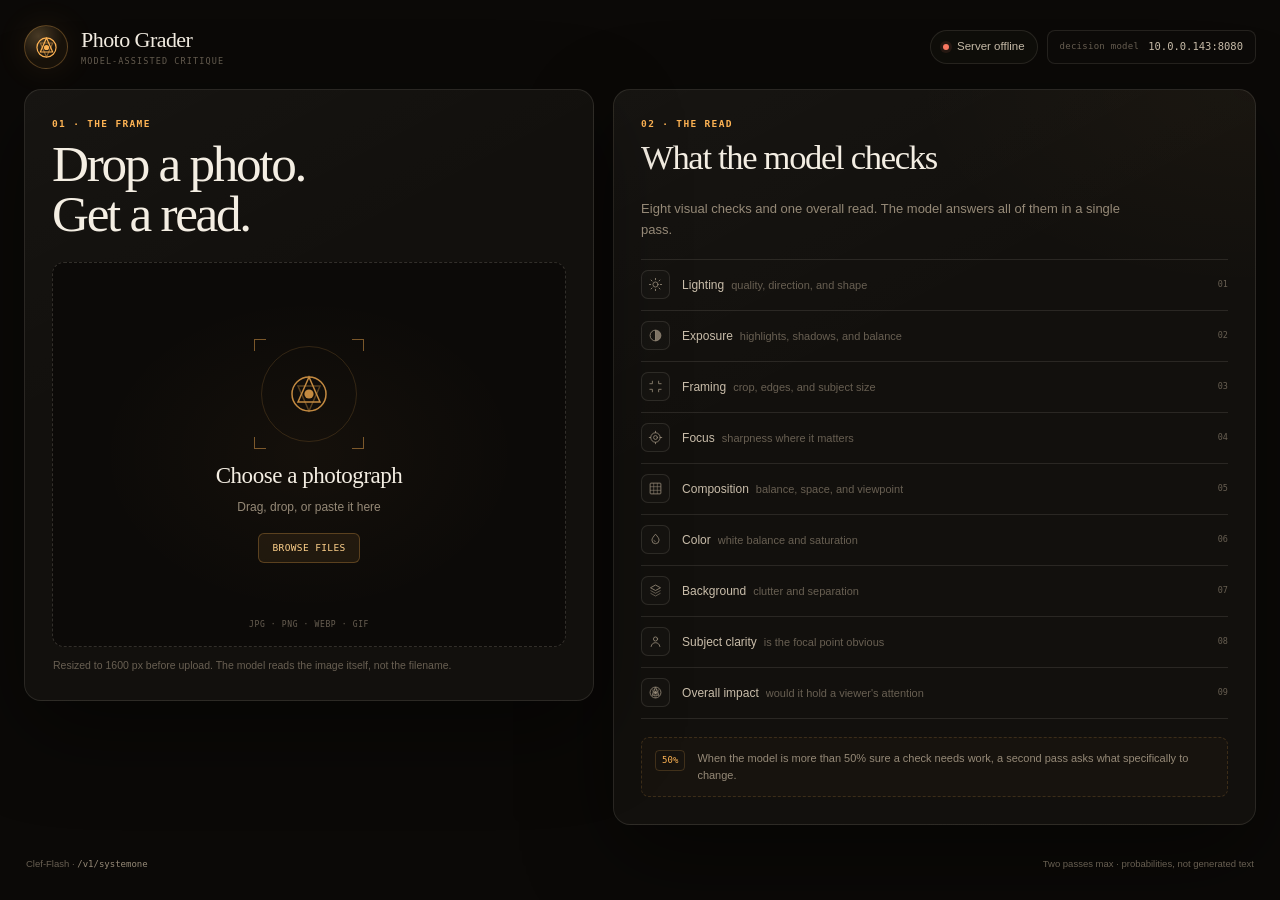
==== photo-grader/index.html @ b103f261 "Decider web and photo" ====
<!doctype html>
<html lang="en">
<head>
  <meta charset="utf-8">
  <meta name="viewport" content="width=device-width, initial-scale=1">
  <meta name="description" content="Upload a photo and get an instant visual critique from the Clef-Flash decision model.">
  <title>Photo Grader · Clef</title>
  <link rel="icon" href="data:image/svg+xml,%3Csvg xmlns='http://www.w3.org/2000/svg' viewBox='0 0 64 64'%3E%3Crect width='64' height='64' rx='15' fill='%23ffb454'/%3E%3Ccircle cx='32' cy='32' r='17' fill='none' stroke='%230d0b08' stroke-width='4'/%3E%3Cpath d='M32 15 44 44H20Z' fill='none' stroke='%230d0b08' stroke-width='3'/%3E%3Ccircle cx='32' cy='32' r='5' fill='%230d0b08'/%3E%3C/svg%3E">
  <link rel="stylesheet" href="styles.css">
</head>
<body>
  <div class="ambient" aria-hidden="true"></div>
  <div class="grain" aria-hidden="true"></div>

  <header class="topbar">
    <a class="brand" href="#" aria-label="Photo Grader home">
      <span class="brand-mark" aria-hidden="true">
        <svg viewBox="0 0 48 48" width="27" height="27" fill="none" stroke="currentColor" stroke-width="2.1" stroke-linejoin="round">
          <circle cx="24" cy="24" r="17"/>
          <path d="M24 7 35 32H13L24 7Z"/>
          <path d="M24 41 13 16h22L24 41Z" opacity=".48"/>
          <circle cx="24" cy="24" r="4.6" fill="currentColor" stroke="none"/>
        </svg>
      </span>
      <span class="brand-copy">
        <span class="brand-name">Photo Grader</span>
        <span class="brand-tag">Model-assisted critique</span>
      </span>
    </a>

    <div class="topbar-right">
      <button class="server-pill is-checking" id="serverStatus" type="button" title="Check server again">
        <span class="status-dot" aria-hidden="true"></span>
        <span id="serverStatusText">Connecting…</span>
      </button>
      <div class="endpoint" title="llama.cpp endpoint">
        <span>decision model</span>
        <code id="endpointText">10.0.0.143:8080</code>
      </div>
    </div>
  </header>

  <main class="layout">
    <section class="panel frame-panel" aria-labelledby="frameTitle">
      <div class="panel-head">
        <div>
          <p class="eyebrow">01 · The frame</p>
          <h1 id="frameTitle">Drop a photo.<br>Get a read.</h1>
        </div>
        <span class="model-badge" id="modelBadge" hidden>clef-flash</span>
      </div>

      <div class="dropzone" id="dropzone" role="button" tabindex="0" aria-label="Choose a photo to grade">
        <input type="file" id="fileInput" accept="image/*" hidden>
        <div class="drop-art" aria-hidden="true">
          <span class="corner corner-tl"></span>
          <span class="corner corner-tr"></span>
          <span class="corner corner-bl"></span>
          <span class="corner corner-br"></span>
          <svg viewBox="0 0 48 48" width="48" height="48" fill="none" stroke="currentColor" stroke-width="1.5">
            <circle cx="24" cy="24" r="17"/>
            <path d="M24 7 35 32H13L24 7Z"/>
            <path d="M24 41 13 16h22L24 41Z" opacity=".42"/>
            <circle cx="24" cy="24" r="4.6" fill="currentColor" stroke="none"/>
          </svg>
        </div>
        <strong>Choose a photograph</strong>
        <span class="drop-hint">Drag, drop, or paste it here</span>
        <span class="browse-button">Browse files</span>
        <span class="format-note">JPG · PNG · WEBP · GIF</span>
      </div>

      <div class="photo-stage" id="photoStage" hidden>
        <div class="photo-frame" id="photoFrame">
          <img id="photoImg" alt="The photograph being graded">
          <span class="scanline" aria-hidden="true"></span>
          <div class="photo-badge" id="photoBadge" hidden><span class="mini-pulse"></span> Reading the frame</div>
        </div>
        <div class="photo-meta">
          <div>
            <strong id="photoName">photo.jpg</strong>
            <span id="photoDetails"></span>
          </div>
          <button type="button" class="icon-button" id="removePhoto" aria-label="Remove photo" title="Remove photo">
            <svg viewBox="0 0 20 20" width="15" height="15" fill="none" stroke="currentColor" stroke-width="1.7" stroke-linecap="round">
              <path d="m5 5 10 10M15 5 5 15"/>
            </svg>
          </button>
        </div>
        <div class="photo-actions">
          <button type="button" class="primary-button" id="gradeAgain">
            <span class="button-spinner" aria-hidden="true"></span>
            <span class="button-label">Analyze again</span>
          </button>
          <button type="button" class="secondary-button" id="replacePhoto">Replace photo</button>
        </div>
      </div>

      <p class="upload-error" id="uploadError" role="alert" hidden></p>
      <p class="frame-note">Resized to 1600 px before upload. The model reads the image itself, not the filename.</p>
    </section>

    <section class="panel read-panel" aria-labelledby="readTitle">
      <div class="panel-head">
        <div>
          <p class="eyebrow">02 · The read</p>
          <h2 id="readTitle">What the model checks</h2>
        </div>
        <button type="button" class="copy-button" id="copyJson" hidden>
          <svg viewBox="0 0 20 20" width="13" height="13" fill="none" stroke="currentColor" stroke-width="1.5" stroke-linecap="round" stroke-linejoin="round" aria-hidden="true">
            <rect x="6.5" y="6.5" width="9" height="9" rx="1.5"/>
            <path d="M13.5 6.5v-2a1.5 1.5 0 0 0-1.5-1.5H5.5A1.5 1.5 0 0 0 4 4.5V11a1.5 1.5 0 0 0 1.5 1.5h1"/>
          </svg>
          <span>Copy JSON</span>
        </button>
      </div>

      <div class="checklist-wrap" id="readEmpty">
        <p class="read-intro">Eight visual checks and one overall read. The model answers all of them in a single pass.</p>
        <ol class="check-list" id="checkList"></ol>
        <div class="threshold-note">
          <span class="threshold-mark">50%</span>
          <p>When the model is more than 50% sure a check needs work, a second pass asks what specifically to change.</p>
        </div>
      </div>

      <div class="analysis" id="readLoading" role="status" hidden>
        <div class="analysis-head">
          <span class="analyzing-mark" aria-hidden="true"></span>
          <div>
            <h3 id="analysisPhrase">Reading the frame</h3>
            <p id="analysisSub">Preparing the photograph for the model.</p>
          </div>
          <span class="analysis-time" id="elapsed">0:00</span>
        </div>

        <ol class="steps">
          <li class="step is-done" data-step="1">
            <span class="step-node" aria-hidden="true"></span>
            <div><strong>Prepare the frame</strong><span>Resized and sent as one image</span></div>
          </li>
          <li class="step" data-step="2">
            <span class="step-node" aria-hidden="true"></span>
            <div><strong>Score the checks</strong><span>Nine reads in a single forward pass</span></div>
          </li>
          <li class="step" data-step="3">
            <span class="step-node" aria-hidden="true"></span>
            <div><strong>Follow up on weak spots</strong><span>Only checks above the 50% concern line</span></div>
          </li>
        </ol>

        <p class="analysis-note" id="analysisNote">The first read usually takes a few seconds.</p>
      </div>

      <div class="read-error" id="readError" role="alert" hidden>
        <span class="error-mark" aria-hidden="true">!</span>
        <div>
          <h3>Could not grade this photo</h3>
          <p id="errorText"></p>
          <p class="error-tip">Check that the llama server is running at <code id="errorServer">10.0.0.143:8080</code>.</p>
          <button type="button" class="secondary-button" id="retryButton">Try again</button>
        </div>
      </div>

      <div class="report" id="readResults" aria-live="polite" hidden>
        <div class="verdict">
          <div class="score-ring" id="scoreRing" style="--score: 0; --score-color: #ffb454;">
            <div class="score-center">
              <strong id="scoreValue">0</strong>
              <span>/ 100</span>
            </div>
          </div>
          <div class="verdict-copy">
            <span class="verdict-chip" id="verdictChip">Model read</span>
            <h3 id="verdictTitle">Your photo report</h3>
            <p id="verdictSummary"></p>
            <div class="result-meta" id="resultMeta"></div>
          </div>
        </div>

        <section class="report-section">
          <div class="section-title">
            <h3>Priority fixes</h3>
            <span id="fixCount"></span>
          </div>
          <div class="fix-list" id="fixList"></div>
        </section>

        <section class="report-section">
          <div class="section-title">
            <h3>Holding up</h3>
            <span id="passCount"></span>
          </div>
          <div class="pass-list" id="passList"></div>
        </section>

        <p class="followup-note" id="followupNote" hidden></p>

        <details class="raw-response">
          <summary>Raw model output <span>JSON</span></summary>
          <pre id="rawJson"></pre>
        </details>

        <p class="report-footnote">Scores are model estimates, not camera measurements. Use them as a second opinion, not a verdict.</p>
      </div>
    </section>
  </main>

  <footer class="footer">
    <span>Clef-Flash · <code>/v1/systemone</code></span>
    <span class="footer-note">Two passes max · probabilities, not generated text</span>
  </footer>

  <script src="app.js"></script>
</body>
</html>
---- photo-grader/styles.css ----
@property --score {
  syntax: "<number>";
  inherits: false;
  initial-value: 0;
}

:root {
  color-scheme: dark;
  --bg: #0b0907;
  --bg-deep: #080706;
  --panel: #12100d;
  --panel-soft: #171410;
  --panel-lift: #1c1813;
  --line: rgba(242, 231, 213, 0.105);
  --line-strong: rgba(242, 231, 213, 0.19);
  --text: #f4eee3;
  --text-soft: #c9bdaa;
  --muted: #958977;
  --faint: #685f52;
  --amber: #ffb454;
  --amber-soft: #ffd18b;
  --amber-ink: #1a1205;
  --coral: #ff7a63;
  --coral-soft: #ffb0a2;
  --sage: #a8cf9f;
  --radius: 17px;
  --radius-sm: 10px;
  --font: "Inter", "SF Pro Text", -apple-system, BlinkMacSystemFont, "Segoe UI", sans-serif;
  --display: "Iowan Old Style", "Palatino Linotype", "Book Antiqua", Palatino, Georgia, serif;
  --mono: "SFMono-Regular", "Cascadia Code", "Roboto Mono", Menlo, Consolas, monospace;
  --shadow: 0 30px 90px rgba(0, 0, 0, 0.45);
}

* {
  box-sizing: border-box;
}

html {
  min-width: 320px;
  background: var(--bg);
  scroll-behavior: smooth;
}

body {
  min-height: 100vh;
  margin: 0;
  overflow-x: hidden;
  background: var(--bg);
  color: var(--text);
  font-family: var(--font);
  font-size: 15px;
  line-height: 1.5;
  -webkit-font-smoothing: antialiased;
  text-rendering: optimizeLegibility;
}

body::before {
  position: fixed;
  inset: 0;
  z-index: -3;
  background:
    radial-gradient(ellipse 38% 44% at 8% 2%, rgba(255, 180, 84, 0.07), transparent 68%),
    radial-gradient(ellipse 44% 38% at 95% 8%, rgba(255, 122, 99, 0.05), transparent 70%),
    radial-gradient(ellipse 60% 42% at 50% 104%, rgba(91, 74, 51, 0.16), transparent 70%);
  content: "";
  pointer-events: none;
}

.grain {
  position: fixed;
  inset: 0;
  z-index: -1;
  background-image: url("data:image/svg+xml,%3Csvg xmlns='http://www.w3.org/2000/svg' width='180' height='180'%3E%3Cfilter id='n'%3E%3CfeTurbulence type='fractalNoise' baseFrequency='.82' numOctaves='3' stitchTiles='stitch'/%3E%3C/filter%3E%3Crect width='100%25' height='100%25' filter='url(%23n)' opacity='.44'/%3E%3C/svg%3E");
  opacity: 0.045;
  pointer-events: none;
}

.ambient {
  position: fixed;
  inset: 0;
  z-index: -2;
  background-image:
    linear-gradient(rgba(255, 255, 255, 0.016) 1px, transparent 1px),
    linear-gradient(90deg, rgba(255, 255, 255, 0.016) 1px, transparent 1px);
  background-size: 64px 64px;
  mask-image: radial-gradient(ellipse 78% 65% at 50% 18%, black 4%, transparent 76%);
  pointer-events: none;
}

[hidden] {
  display: none !important;
}

::selection {
  background: rgba(255, 180, 84, 0.28);
  color: #fff;
}

:focus-visible {
  outline: 2px solid var(--amber);
  outline-offset: 3px;
}

button,
input {
  font: inherit;
}

button {
  color: inherit;
}

svg {
  display: block;
}

.topbar,
.layout,
.footer {
  width: min(1380px, calc(100% - 48px));
  margin-inline: auto;
}

.topbar {
  display: flex;
  align-items: center;
  justify-content: space-between;
  gap: 24px;
  padding: 25px 0 20px;
}

.brand {
  display: inline-flex;
  align-items: center;
  gap: 13px;
  color: var(--text);
  text-decoration: none;
}

.brand-mark {
  display: grid;
  width: 44px;
  height: 44px;
  border: 1px solid rgba(255, 180, 84, 0.28);
  border-radius: 50%;
  background:
    radial-gradient(circle at 32% 24%, rgba(255, 209, 139, 0.22), transparent 56%),
    rgba(255, 180, 84, 0.055);
  color: var(--amber);
  place-items: center;
  box-shadow: 0 0 34px rgba(255, 180, 84, 0.09);
}

.brand-copy {
  display: flex;
  flex-direction: column;
  line-height: 1.12;
}

.brand-name {
  font-family: var(--display);
  font-size: 22px;
  letter-spacing: -0.025em;
}

.brand-tag {
  margin-top: 4px;
  color: var(--faint);
  font-family: var(--mono);
  font-size: 8.5px;
  letter-spacing: 0.13em;
  text-transform: uppercase;
}

.topbar-right {
  display: flex;
  align-items: center;
  gap: 9px;
}

.server-pill {
  display: inline-flex;
  align-items: center;
  gap: 8px;
  height: 34px;
  padding: 0 12px;
  border: 1px solid var(--line);
  border-radius: 999px;
  background: rgba(18, 16, 13, 0.76);
  color: var(--text-soft);
  font-size: 11.5px;
  font-weight: 520;
  cursor: pointer;
  transition: border-color 160ms ease, background 160ms ease;
}

.server-pill:hover {
  border-color: var(--line-strong);
  background: var(--panel-soft);
}

.status-dot {
  width: 6px;
  height: 6px;
  border-radius: 50%;
  background: var(--faint);
  box-shadow: 0 0 0 3px rgba(149, 137, 119, 0.07);
}

.server-pill.is-online .status-dot {
  background: var(--sage);
  box-shadow: 0 0 0 3px rgba(168, 207, 159, 0.1), 0 0 12px rgba(168, 207, 159, 0.35);
}

.server-pill.is-offline .status-dot {
  background: var(--coral);
  box-shadow: 0 0 0 3px rgba(255, 122, 99, 0.1);
}

.server-pill.is-checking .status-dot {
  animation: pulse 1.2s ease-in-out infinite;
}

.endpoint {
  display: flex;
  align-items: center;
  gap: 9px;
  height: 34px;
  padding: 0 12px;
  border: 1px solid var(--line);
  border-radius: 8px;
  background: rgba(18, 16, 13, 0.48);
  color: var(--faint);
  font-family: var(--mono);
  font-size: 9px;
  letter-spacing: 0.03em;
}

.endpoint code {
  color: var(--text-soft);
  font-family: var(--mono);
  font-size: 10.5px;
  letter-spacing: 0;
}

.layout {
  display: grid;
  grid-template-columns: minmax(0, 0.94fr) minmax(450px, 1.06fr);
  gap: 19px;
  align-items: start;
  padding-bottom: 26px;
}

.panel {
  border: 1px solid var(--line);
  border-radius: var(--radius);
  background:
    linear-gradient(152deg, rgba(255, 255, 255, 0.019), transparent 38%),
    var(--panel);
  box-shadow: var(--shadow);
}

.frame-panel {
  position: sticky;
  top: 18px;
  padding: 27px;
}

.read-panel {
  min-height: 680px;
  padding: 27px;
  background:
    radial-gradient(ellipse 80% 40% at 100% 0, rgba(255, 180, 84, 0.032), transparent 68%),
    linear-gradient(152deg, rgba(255, 255, 255, 0.019), transparent 38%),
    var(--panel);
}

.panel-head {
  display: flex;
  align-items: flex-start;
  justify-content: space-between;
  gap: 16px;
  margin-bottom: 22px;
}

.eyebrow {
  margin: 0 0 8px;
  color: var(--amber);
  font-family: var(--mono);
  font-size: 9.5px;
  font-weight: 600;
  letter-spacing: 0.14em;
  text-transform: uppercase;
}

h1,
h2,
h3,
p {
  margin-top: 0;
}

h1 {
  margin-bottom: 0;
  font-family: var(--display);
  font-size: clamp(38px, 4vw, 54px);
  font-weight: 400;
  letter-spacing: -0.045em;
  line-height: 0.98;
}

h2 {
  margin-bottom: 0;
  font-family: var(--display);
  font-size: clamp(27px, 2.7vw, 35px);
  font-weight: 400;
  letter-spacing: -0.038em;
  line-height: 1.06;
}

.model-badge {
  flex: none;
  margin-top: 2px;
  padding: 4px 8px;
  border: 1px solid rgba(255, 180, 84, 0.2);
  border-radius: 5px;
  background: rgba(255, 180, 84, 0.045);
  color: var(--amber);
  font-family: var(--mono);
  font-size: 9.5px;
  letter-spacing: 0.02em;
}

.copy-button {
  display: inline-flex;
  align-items: center;
  gap: 5px;
  flex: none;
  margin-top: 5px;
  padding: 4px 2px;
  border: 0;
  background: none;
  color: var(--muted);
  font-size: 10.5px;
  cursor: pointer;
  transition: color 150ms ease;
}

.copy-button:hover {
  color: var(--amber);
}

/* Empty uploader */
.dropzone {
  position: relative;
  display: flex;
  align-items: center;
  justify-content: center;
  width: 100%;
  min-height: 365px;
  aspect-ratio: 4 / 3;
  padding: 28px;
  border: 1px dashed rgba(242, 231, 213, 0.17);
  border-radius: 12px;
  background:
    radial-gradient(ellipse at center, rgba(255, 180, 84, 0.035), transparent 58%),
    #0c0a08;
  cursor: pointer;
  flex-direction: column;
  text-align: center;
  transition: border-color 180ms ease, background 180ms ease;
}

.dropzone:hover,
.dropzone.is-dragging {
  border-color: rgba(255, 180, 84, 0.46);
  background:
    radial-gradient(ellipse at center, rgba(255, 180, 84, 0.075), transparent 58%),
    #0e0c09;
}

.dropzone.is-dragging {
  border-style: solid;
}

.drop-art {
  position: relative;
  display: grid;
  width: 96px;
  height: 96px;
  margin-bottom: 17px;
  border: 1px solid rgba(255, 180, 84, 0.15);
  border-radius: 50%;
  color: var(--amber);
  place-items: center;
}

.drop-art > svg {
  opacity: 0.75;
}

.corner {
  position: absolute;
  width: 12px;
  height: 12px;
  border-color: rgba(255, 180, 84, 0.45);
  border-style: solid;
}

.corner-tl {
  top: -8px;
  left: -8px;
  border-width: 1px 0 0 1px;
}

.corner-tr {
  top: -8px;
  right: -8px;
  border-width: 1px 1px 0 0;
}

.corner-bl {
  bottom: -8px;
  left: -8px;
  border-width: 0 0 1px 1px;
}

.corner-br {
  right: -8px;
  bottom: -8px;
  border-width: 0 1px 1px 0;
}

.dropzone strong {
  margin-bottom: 4px;
  font-family: var(--display);
  font-size: 23px;
  font-weight: 400;
  letter-spacing: -0.02em;
}

.drop-hint {
  color: var(--muted);
  font-size: 12px;
}

.browse-button {
  margin-top: 17px;
  padding: 7px 13px;
  border: 1px solid rgba(255, 180, 84, 0.26);
  border-radius: 6px;
  background: rgba(255, 180, 84, 0.08);
  color: var(--amber-soft);
  font-family: var(--mono);
  font-size: 9.5px;
  letter-spacing: 0.04em;
  text-transform: uppercase;
  transition: background 160ms ease, border-color 160ms ease;
}

.dropzone:hover .browse-button {
  border-color: rgba(255, 180, 84, 0.42);
  background: rgba(255, 180, 84, 0.12);
}

.format-note {
  position: absolute;
  bottom: 15px;
  color: var(--faint);
  font-family: var(--mono);
  font-size: 8px;
  letter-spacing: 0.08em;
}

/* Loaded photo */
.photo-stage {
  animation: rise 280ms ease both;
}

.photo-frame {
  position: relative;
  display: grid;
  overflow: hidden;
  width: 100%;
  aspect-ratio: 4 / 3;
  border: 1px solid rgba(255, 255, 255, 0.08);
  border-radius: 11px;
  background:
    radial-gradient(ellipse at center, #15120f 0%, #080706 72%);
  place-items: center;
}

.photo-frame img {
  display: block;
  width: 100%;
  height: 100%;
  object-fit: contain;
}

.scanline {
  position: absolute;
  top: 0;
  right: 0;
  left: 0;
  display: none;
  height: 2px;
  background: linear-gradient(90deg, transparent, var(--amber) 22%, var(--amber-soft) 50%, var(--amber) 78%, transparent);
  box-shadow: 0 0 18px rgba(255, 180, 84, 0.55);
  opacity: 0.9;
}

.photo-frame.is-scanning .scanline {
  display: block;
  animation: scan 2.4s cubic-bezier(0.45, 0, 0.55, 1) infinite;
}

.photo-frame.is-scanning::after {
  position: absolute;
  inset: 0;
  border: 1px solid rgba(255, 180, 84, 0.22);
  content: "";
  pointer-events: none;
}

.photo-badge {
  position: absolute;
  bottom: 13px;
  left: 13px;
  display: inline-flex;
  align-items: center;
  gap: 7px;
  padding: 6px 10px;
  border: 1px solid rgba(255, 180, 84, 0.22);
  border-radius: 999px;
  background: rgba(8, 7, 6, 0.75);
  color: var(--amber-soft);
  font-family: var(--mono);
  font-size: 9px;
  letter-spacing: 0.04em;
  backdrop-filter: blur(8px);
}

.mini-pulse {
  width: 5px;
  height: 5px;
  border-radius: 50%;
  background: var(--amber);
  animation: pulse 1.1s ease-in-out infinite;
}

.photo-meta {
  display: flex;
  align-items: center;
  justify-content: space-between;
  gap: 14px;
  padding: 11px 2px 0;
}

.photo-meta > div {
  display: flex;
  min-width: 0;
  flex-direction: column;
  gap: 1px;
}

.photo-meta strong {
  overflow: hidden;
  color: var(--text-soft);
  font-size: 11.5px;
  font-weight: 530;
  text-overflow: ellipsis;
  white-space: nowrap;
}

.photo-meta span {
  color: var(--faint);
  font-family: var(--mono);
  font-size: 9px;
}

.icon-button {
  display: grid;
  flex: none;
  width: 29px;
  height: 29px;
  border: 1px solid var(--line);
  border-radius: 7px;
  background: transparent;
  color: var(--faint);
  cursor: pointer;
  place-items: center;
  transition: color 150ms ease, border-color 150ms ease, background 150ms ease;
}

.icon-button:hover {
  border-color: rgba(255, 122, 99, 0.28);
  background: rgba(255, 122, 99, 0.08);
  color: var(--coral);
}

.photo-actions {
  display: flex;
  gap: 8px;
  margin-top: 14px;
  padding-top: 14px;
  border-top: 1px solid var(--line);
}

.primary-button,
.secondary-button {
  display: inline-flex;
  align-items: center;
  justify-content: center;
  gap: 8px;
  height: 40px;
  padding: 0 15px;
  border-radius: 8px;
  font-size: 12px;
  font-weight: 580;
  letter-spacing: -0.005em;
  cursor: pointer;
  transition: background 150ms ease, border-color 150ms ease, opacity 150ms ease, transform 150ms ease;
}

.primary-button {
  flex: 1;
  border: 1px solid var(--amber);
  background: var(--amber);
  color: var(--amber-ink);
  box-shadow: 0 8px 24px rgba(255, 180, 84, 0.11);
}

.primary-button:hover {
  background: var(--amber-soft);
  transform: translateY(-1px);
}

.primary-button:disabled {
  cursor: wait;
  opacity: 0.66;
  transform: none;
}

.secondary-button {
  border: 1px solid var(--line-strong);
  background: rgba(255, 255, 255, 0.025);
  color: var(--text-soft);
}

.secondary-button:hover {
  border-color: rgba(255, 180, 84, 0.3);
  background: rgba(255, 180, 84, 0.05);
  color: var(--amber-soft);
}

.button-spinner {
  display: none;
  width: 12px;
  height: 12px;
  border: 2px solid rgba(26, 18, 5, 0.24);
  border-top-color: var(--amber-ink);
  border-radius: 50%;
  animation: spin 0.75s linear infinite;
}

.primary-button.is-loading .button-spinner {
  display: block;
}

.frame-note {
  margin: 14px 1px 0;
  color: var(--faint);
  font-size: 10.5px;
  line-height: 1.55;
}

.upload-error {
  margin: 12px 0 0;
  padding: 9px 11px;
  border: 1px solid rgba(255, 122, 99, 0.24);
  border-radius: 7px;
  background: rgba(255, 122, 99, 0.06);
  color: var(--coral-soft);
  font-size: 10.5px;
  line-height: 1.5;
}

.upload-error + .frame-note {
  margin-top: 10px;
}

/* Empty checklist */
.checklist-wrap {
  animation: rise 260ms ease both;
}

.read-intro {
  max-width: 500px;
  margin-bottom: 18px;
  color: var(--muted);
  font-size: 13px;
  line-height: 1.65;
}

.check-list {
  display: flex;
  margin: 0;
  padding: 0;
  border-top: 1px solid var(--line);
  flex-direction: column;
  list-style: none;
}

.check-item {
  display: flex;
  align-items: center;
  gap: 12px;
  min-height: 51px;
  border-bottom: 1px solid var(--line);
}

.check-icon {
  display: grid;
  flex: none;
  width: 29px;
  height: 29px;
  border: 1px solid var(--line);
  border-radius: 7px;
  background: rgba(255, 255, 255, 0.016);
  color: var(--muted);
  place-items: center;
}

.check-icon svg {
  width: 15px;
  height: 15px;
}

.check-item-copy {
  display: flex;
  min-width: 0;
  flex: 1;
  align-items: baseline;
  gap: 7px;
}

.check-item-copy strong {
  color: var(--text-soft);
  font-size: 12px;
  font-weight: 540;
  white-space: nowrap;
}

.check-item-copy span {
  overflow: hidden;
  color: var(--faint);
  font-size: 11px;
  text-overflow: ellipsis;
  white-space: nowrap;
}

.check-number {
  flex: none;
  color: var(--faint);
  font-family: var(--mono);
  font-size: 8.5px;
}

.threshold-note {
  display: flex;
  align-items: flex-start;
  gap: 12px;
  margin-top: 18px;
  padding: 12px 13px;
  border: 1px dashed rgba(255, 180, 84, 0.16);
  border-radius: 8px;
  background: rgba(255, 180, 84, 0.025);
}

.threshold-mark {
  flex: none;
  padding: 3px 6px;
  border: 1px solid rgba(255, 180, 84, 0.18);
  border-radius: 4px;
  color: var(--amber);
  font-family: var(--mono);
  font-size: 9px;
}

.threshold-note p {
  margin: 0;
  color: var(--muted);
  font-size: 11px;
  line-height: 1.55;
}

/* Analysis */
.analysis {
  padding: 11px 0 5px;
  animation: rise 240ms ease both;
}

.analysis-head {
  display: flex;
  align-items: center;
  gap: 13px;
  padding-bottom: 21px;
  border-bottom: 1px solid var(--line);
}

.analyzing-mark {
  position: relative;
  flex: none;
  width: 34px;
  height: 34px;
  border: 1px solid rgba(255, 180, 84, 0.23);
  border-radius: 50%;
}

.analyzing-mark::before {
  position: absolute;
  border: 1px solid transparent;
  border-top-color: var(--amber);
  border-radius: 50%;
  content: "";
  animation: spin 1s linear infinite;
  inset: -1px;
}

.analyzing-mark::after {
  position: absolute;
  top: 50%;
  left: 50%;
  width: 7px;
  height: 7px;
  border-radius: 50%;
  background: var(--amber);
  box-shadow: 0 0 15px rgba(255, 180, 84, 0.55);
  content: "";
  transform: translate(-50%, -50%);
}

.analysis-head h3 {
  margin-bottom: 2px;
  font-family: var(--display);
  font-size: 20px;
  font-weight: 400;
  letter-spacing: -0.02em;
}

.analysis-head p {
  margin: 0;
  color: var(--faint);
  font-size: 11px;
}

.analysis-time {
  margin-left: auto;
  color: var(--faint);
  font-family: var(--mono);
  font-size: 10px;
}

.steps {
  display: flex;
  margin: 21px 0 0;
  padding: 0;
  flex-direction: column;
  list-style: none;
}

.step {
  position: relative;
  display: flex;
  gap: 13px;
  min-height: 63px;
  padding-bottom: 15px;
}

.step:last-child {
  min-height: auto;
  padding-bottom: 0;
}

.step::before {
  position: absolute;
  top: 19px;
  bottom: 0;
  left: 7px;
  width: 1px;
  background: var(--line);
  content: "";
}

.step:last-child::before {
  display: none;
}

.step-node {
  position: relative;
  z-index: 1;
  flex: none;
  width: 15px;
  height: 15px;
  margin-top: 2px;
  border: 1px solid var(--line-strong);
  border-radius: 50%;
  background: var(--panel);
}

.step.is-done .step-node {
  border-color: rgba(168, 207, 159, 0.5);
  background: var(--sage);
  box-shadow: inset 0 0 0 4px var(--panel);
}

.step.is-active .step-node {
  border-color: var(--amber);
  background: var(--amber);
  box-shadow: 0 0 0 4px rgba(255, 180, 84, 0.08), 0 0 14px rgba(255, 180, 84, 0.28);
  animation: pulse 1.3s ease-in-out infinite;
}

.step.is-skipped .step-node {
  border-style: dashed;
}

.step.is-error .step-node {
  border-color: rgba(255, 122, 99, 0.55);
  background: var(--coral);
  box-shadow: inset 0 0 0 4px var(--panel);
}

.step.is-error strong {
  color: var(--coral-soft);
}

.step > div {
  display: flex;
  flex-direction: column;
  gap: 2px;
}

.step strong {
  color: var(--faint);
  font-size: 11px;
  font-weight: 520;
}

.step.is-done strong,
.step.is-active strong {
  color: var(--text-soft);
}

.step span:not(.step-node) {
  color: var(--faint);
  font-size: 10px;
}

.analysis-note {
  margin: 22px 0 0;
  padding-top: 15px;
  border-top: 1px solid var(--line);
  color: var(--faint);
  font-size: 11px;
}

/* Error */
.read-error {
  display: flex;
  align-items: flex-start;
  gap: 14px;
  margin-top: 3px;
  padding: 18px;
  border: 1px solid rgba(255, 122, 99, 0.22);
  border-radius: 11px;
  background: rgba(255, 122, 99, 0.055);
  animation: rise 220ms ease both;
}

.error-mark {
  display: grid;
  flex: none;
  width: 29px;
  height: 29px;
  border: 1px solid rgba(255, 122, 99, 0.3);
  border-radius: 50%;
  color: var(--coral);
  font-family: var(--mono);
  font-size: 12px;
  place-items: center;
}

.read-error h3 {
  margin: 2px 0 5px;
  color: var(--coral-soft);
  font-family: var(--display);
  font-size: 20px;
  font-weight: 400;
}

.read-error p {
  margin-bottom: 6px;
  color: #dca99f;
  font-size: 12px;
  line-height: 1.6;
}

.read-error .error-tip {
  color: rgba(220, 169, 159, 0.68);
  font-size: 10.5px;
}

.read-error code {
  font-family: var(--mono);
  font-size: 9.5px;
}

.read-error .secondary-button {
  margin-top: 7px;
}

/* Report */
.report {
  animation: rise 300ms ease both;
}

.verdict {
  display: flex;
  align-items: center;
  gap: 23px;
  padding: 2px 0 24px;
  border-bottom: 1px solid var(--line);
}

.score-ring {
  position: relative;
  display: grid;
  flex: none;
  width: 122px;
  height: 122px;
  border-radius: 50%;
  background: conic-gradient(var(--score-color) calc(var(--score) * 1%), rgba(255, 255, 255, 0.055) 0);
  place-items: center;
  transition: --score 650ms cubic-bezier(0.22, 1, 0.36, 1);
}

.score-ring::before {
  position: absolute;
  border-radius: 50%;
  background: var(--panel);
  content: "";
  inset: 8px;
}

.score-center {
  position: relative;
  z-index: 1;
  display: flex;
  align-items: baseline;
  gap: 2px;
}

.score-center strong {
  font-family: var(--display);
  font-size: 43px;
  font-weight: 400;
  letter-spacing: -0.06em;
  line-height: 1;
}

.score-center span {
  color: var(--faint);
  font-family: var(--mono);
  font-size: 8.5px;
}

.verdict-copy {
  min-width: 0;
  flex: 1;
}

.verdict-chip {
  display: inline-flex;
  align-items: center;
  gap: 6px;
  margin-bottom: 7px;
  padding: 4px 8px;
  border: 1px solid rgba(255, 180, 84, 0.2);
  border-radius: 999px;
  background: rgba(255, 180, 84, 0.055);
  color: var(--amber);
  font-family: var(--mono);
  font-size: 8px;
  font-weight: 600;
  letter-spacing: 0.08em;
  text-transform: uppercase;
}

.verdict-chip::before {
  width: 4px;
  height: 4px;
  border-radius: 50%;
  background: currentColor;
  content: "";
}

.verdict-chip.is-strong {
  border-color: rgba(168, 207, 159, 0.22);
  background: rgba(168, 207, 159, 0.055);
  color: var(--sage);
}

.verdict-chip.is-weak {
  border-color: rgba(255, 122, 99, 0.24);
  background: rgba(255, 122, 99, 0.06);
  color: var(--coral);
}

.verdict-copy h3 {
  margin-bottom: 6px;
  font-family: var(--display);
  font-size: clamp(25px, 2.3vw, 31px);
  font-weight: 400;
  letter-spacing: -0.038em;
  line-height: 1.04;
}

.verdict-copy > p {
  margin-bottom: 12px;
  color: var(--muted);
  font-size: 12px;
  line-height: 1.65;
}

.verdict-copy > p strong {
  color: var(--text-soft);
  font-weight: 540;
}

.result-meta {
  display: flex;
  flex-wrap: wrap;
  gap: 5px;
}

.meta-chip {
  display: inline-flex;
  align-items: baseline;
  gap: 4px;
  padding: 4px 7px;
  border: 1px solid var(--line);
  border-radius: 5px;
  color: var(--faint);
  font-family: var(--mono);
  font-size: 8.5px;
  letter-spacing: 0.01em;
}

.meta-chip strong {
  color: var(--text-soft);
  font-weight: 500;
}

.report-section {
  padding-top: 22px;
}

.section-title {
  display: flex;
  align-items: baseline;
  justify-content: space-between;
  gap: 10px;
  margin-bottom: 11px;
}

.section-title h3 {
  margin: 0;
  color: var(--text-soft);
  font-family: var(--mono);
  font-size: 9px;
  font-weight: 600;
  letter-spacing: 0.12em;
  text-transform: uppercase;
}

.section-title span {
  color: var(--faint);
  font-family: var(--mono);
  font-size: 8.5px;
}

.fix-list,
.pass-list {
  display: flex;
  flex-direction: column;
  gap: 9px;
}

.fix-card {
  position: relative;
  padding: 16px;
  border: 1px solid rgba(255, 122, 99, 0.17);
  border-radius: 11px;
  background:
    linear-gradient(148deg, rgba(255, 122, 99, 0.055), transparent 46%),
    #15110e;
  animation: rise 300ms ease both;
}

.fix-head {
  display: flex;
  align-items: flex-start;
  gap: 11px;
}

.fix-head .check-icon {
  border-color: rgba(255, 122, 99, 0.2);
  background: rgba(255, 122, 99, 0.055);
  color: var(--coral);
}

.fix-title {
  min-width: 0;
  flex: 1;
}

.fix-title span {
  display: block;
  margin-bottom: 2px;
  color: var(--faint);
  font-family: var(--mono);
  font-size: 8px;
  letter-spacing: 0.08em;
  text-transform: uppercase;
}

.fix-title h4 {
  overflow: hidden;
  margin: 0;
  font-family: var(--display);
  font-size: 21px;
  font-weight: 400;
  letter-spacing: -0.025em;
  text-overflow: ellipsis;
  white-space: nowrap;
}

.concern-badge {
  flex: none;
  padding: 4px 7px;
  border: 1px solid rgba(255, 122, 99, 0.24);
  border-radius: 5px;
  background: rgba(255, 122, 99, 0.075);
  color: var(--coral-soft);
  font-family: var(--mono);
  font-size: 9px;
}

.fix-meter {
  display: flex;
  align-items: center;
  gap: 8px;
  margin-top: 13px;
}

.meter-track {
  position: relative;
  height: 4px;
  overflow: hidden;
  border-radius: 999px;
  background: rgba(255, 255, 255, 0.055);
  flex: 1;
}

.meter-fill {
  display: block;
  width: 0;
  height: 100%;
  border-radius: inherit;
  background: linear-gradient(90deg, #e06a55, var(--coral));
  transition: width 580ms cubic-bezier(0.22, 1, 0.36, 1);
}

.fix-meter span {
  flex: none;
  color: var(--faint);
  font-family: var(--mono);
  font-size: 8px;
}

.fix-meter span:last-child {
  color: var(--coral-soft);
}

.fix-finding {
  margin: 12px 0 0;
  color: var(--muted);
  font-size: 11.5px;
  line-height: 1.6;
}

.fix-finding strong {
  color: var(--text);
  font-weight: 560;
}

.correction {
  display: inline-flex;
  align-items: baseline;
  gap: 6px;
  margin-top: 9px;
  padding: 5px 8px;
  border: 1px solid rgba(255, 180, 84, 0.16);
  border-radius: 5px;
  background: rgba(255, 180, 84, 0.035);
  color: var(--faint);
  font-family: var(--mono);
  font-size: 8px;
  letter-spacing: 0.03em;
  text-transform: uppercase;
}

.correction strong {
  color: var(--amber-soft);
  font-family: var(--font);
  font-size: 10.5px;
  font-weight: 520;
  letter-spacing: 0;
  text-transform: none;
}

.fix-advice {
  margin: 11px 0 0;
  padding: 10px 11px;
  border-left: 2px solid rgba(255, 180, 84, 0.38);
  border-radius: 0 5px 5px 0;
  background: rgba(255, 180, 84, 0.035);
  color: var(--text-soft);
  font-size: 11.5px;
  line-height: 1.58;
}

.no-fixes {
  display: flex;
  align-items: center;
  gap: 12px;
  padding: 15px;
  border: 1px solid rgba(168, 207, 159, 0.17);
  border-radius: 10px;
  background: rgba(168, 207, 159, 0.035);
}

.no-fixes .check-icon {
  border-color: rgba(168, 207, 159, 0.2);
  background: rgba(168, 207, 159, 0.06);
  color: var(--sage);
}

.no-fixes strong {
  display: block;
  margin-bottom: 2px;
  color: var(--text-soft);
  font-family: var(--display);
  font-size: 18px;
  font-weight: 400;
}

.no-fixes p {
  margin: 0;
  color: var(--muted);
  font-size: 10.5px;
}

.pass-list {
  display: grid;
  grid-template-columns: repeat(2, minmax(0, 1fr));
}

.pass-card {
  padding: 13px;
  border: 1px solid var(--line);
  border-radius: 9px;
  background: rgba(255, 255, 255, 0.014);
  animation: rise 300ms ease both;
}

.pass-head {
  display: flex;
  align-items: center;
  gap: 8px;
}

.pass-head .check-icon {
  width: 25px;
  height: 25px;
  border-color: rgba(168, 207, 159, 0.14);
  background: rgba(168, 207, 159, 0.035);
  color: var(--sage);
}

.pass-head .check-icon svg {
  width: 13px;
  height: 13px;
}

.pass-label {
  min-width: 0;
  flex: 1;
  overflow: hidden;
  color: var(--text-soft);
  font-size: 10.5px;
  font-weight: 540;
  text-overflow: ellipsis;
  white-space: nowrap;
}

.pass-score {
  flex: none;
  color: var(--sage);
  font-family: var(--mono);
  font-size: 9px;
}

.pass-card p {
  margin: 8px 0 0;
  min-height: 32px;
  color: var(--muted);
  font-size: 11px;
  line-height: 1.55;
}

.mini-meter {
  display: block;
  height: 2px;
  margin-top: 9px;
  overflow: hidden;
  border-radius: 999px;
  background: rgba(255, 255, 255, 0.05);
}

.mini-meter i {
  display: block;
  width: 0;
  height: 100%;
  border-radius: inherit;
  background: var(--sage);
  opacity: 0.65;
  transition: width 580ms cubic-bezier(0.22, 1, 0.36, 1);
}

.empty-note {
  grid-column: 1 / -1;
  margin: 0;
  padding: 13px;
  border: 1px dashed var(--line);
  border-radius: 8px;
  color: var(--faint);
  font-size: 10.5px;
  line-height: 1.55;
}

.followup-note {
  margin: 15px 0 0;
  padding: 9px 11px;
  border: 1px dashed rgba(255, 180, 84, 0.16);
  border-radius: 7px;
  color: var(--muted);
  font-size: 10px;
  line-height: 1.55;
}

.raw-response {
  margin-top: 17px;
  border: 1px solid var(--line);
  border-radius: 8px;
  background: rgba(8, 7, 6, 0.55);
}

.raw-response summary {
  padding: 9px 11px;
  color: var(--faint);
  font-family: var(--mono);
  font-size: 8.5px;
  letter-spacing: 0.03em;
  cursor: pointer;
  list-style: none;
}

.raw-response summary::-webkit-details-marker {
  display: none;
}

.raw-response summary::before {
  display: inline-block;
  margin-right: 6px;
  color: var(--muted);
  content: "›";
  transition: transform 150ms ease;
}

.raw-response[open] summary::before {
  transform: rotate(90deg);
}

.raw-response summary span {
  margin-left: 4px;
  opacity: 0.55;
}

.raw-response pre {
  max-height: 310px;
  margin: 0;
  overflow: auto;
  padding: 0 11px 12px;
  color: var(--text-soft);
  font-family: var(--mono);
  font-size: 9.5px;
  line-height: 1.6;
  white-space: pre-wrap;
  word-break: break-word;
}

.report-footnote {
  margin: 13px 0 0;
  color: var(--faint);
  font-size: 10px;
  line-height: 1.5;
}

.footer {
  display: flex;
  align-items: center;
  justify-content: space-between;
  gap: 18px;
  padding: 6px 2px 28px;
  color: var(--faint);
  font-size: 9.5px;
}

.footer code {
  color: var(--muted);
  font-family: var(--mono);
  font-size: 9px;
}

.footer-note {
  text-align: right;
}

@keyframes spin {
  to { transform: rotate(360deg); }
}

@keyframes pulse {
  0%, 100% { opacity: 0.4; }
  50% { opacity: 1; }
}

@keyframes scan {
  0% { top: 2%; opacity: 0; }
  12% { opacity: 1; }
  88% { opacity: 1; }
  100% { top: 98%; opacity: 0; }
}

@keyframes rise {
  from { opacity: 0; transform: translateY(7px); }
  to { opacity: 1; transform: translateY(0); }
}

@media (max-width: 1080px) {
  .layout {
    grid-template-columns: minmax(0, 0.9fr) minmax(400px, 1.1fr);
  }

  .frame-panel,
  .read-panel {
    padding: 23px;
  }

  .pass-list {
    grid-template-columns: 1fr;
  }
}

@media (max-width: 880px) {
  .topbar,
  .layout,
  .footer {
    width: min(100% - 28px, 720px);
  }

  .layout {
    grid-template-columns: 1fr;
  }

  .frame-panel {
    position: static;
  }

  .read-panel {
    min-height: 520px;
  }

  .dropzone,
  .photo-frame {
    aspect-ratio: 4 / 3;
    max-height: 520px;
  }

  .pass-list {
    grid-template-columns: repeat(2, minmax(0, 1fr));
  }
}

@media (max-width: 620px) {
  .topbar {
    padding-top: 17px;
  }

  .brand-tag,
  .endpoint {
    display: none;
  }

  .brand-name {
    font-size: 20px;
  }

  .server-pill {
    padding: 0 10px;
    font-size: 10.5px;
  }

  .frame-panel,
  .read-panel {
    padding: 18px;
  }

  .panel-head {
    margin-bottom: 18px;
  }

  h1 {
    font-size: 38px;
  }

  .dropzone {
    min-height: 300px;
    padding: 22px;
  }

  .dropzone strong {
    font-size: 21px;
  }

  .photo-actions {
    flex-direction: column;
  }

  .secondary-button {
    flex: 1;
  }

  .verdict {
    align-items: flex-start;
    flex-direction: column;
    gap: 15px;
  }

  .score-ring {
    width: 102px;
    height: 102px;
  }

  .score-center strong {
    font-size: 36px;
  }

  .pass-list {
    grid-template-columns: 1fr;
  }

  .check-item-copy span {
    display: none;
  }

  .footer {
    align-items: flex-start;
    flex-direction: column;
    gap: 3px;
  }

  .footer-note {
    text-align: left;
  }
}

@media (prefers-reduced-motion: reduce) {
  *,
  *::before,
  *::after {
    scroll-behavior: auto !important;
    animation-duration: 0.01ms !important;
    animation-iteration-count: 1 !important;
    transition-duration: 0.01ms !important;
  }
}
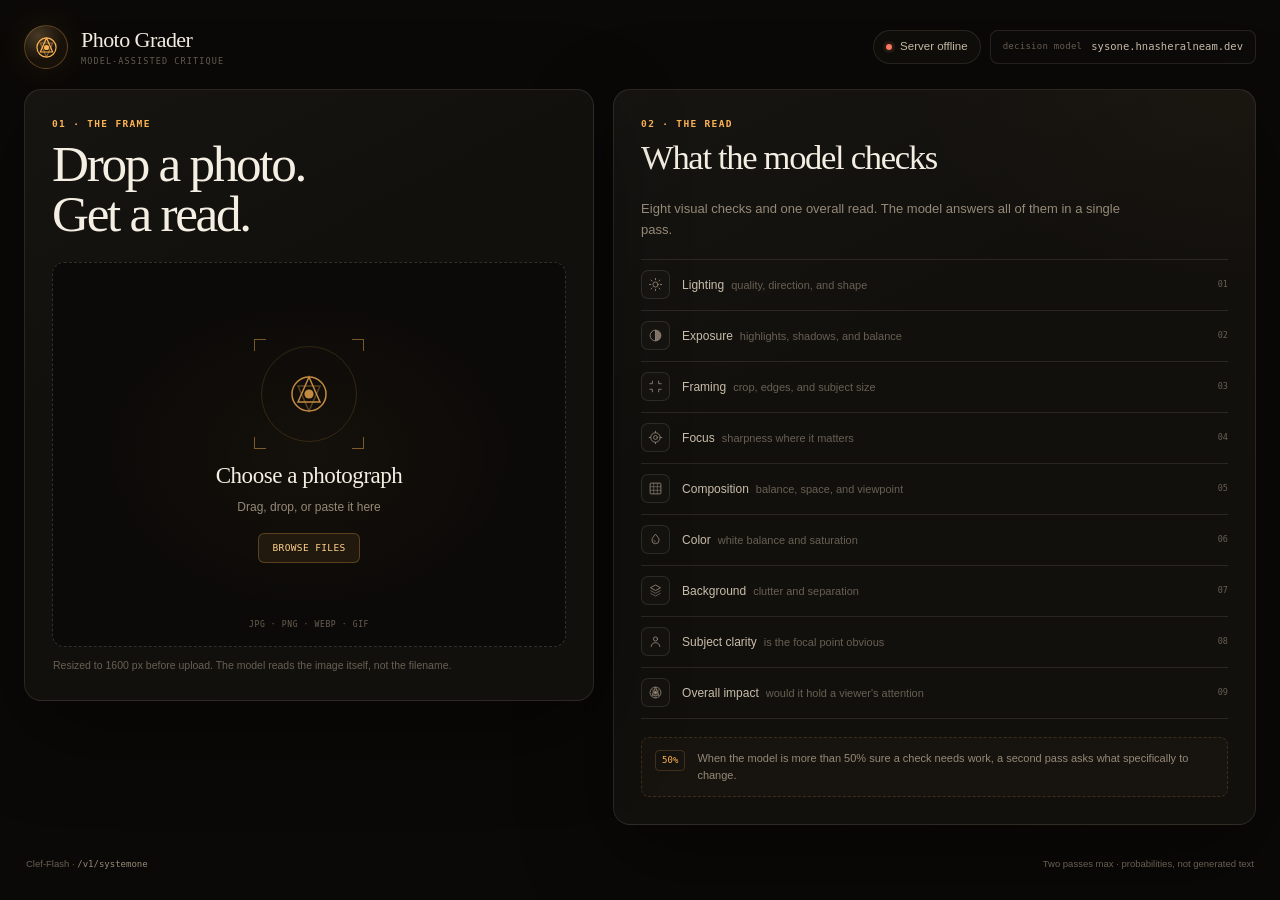
==== commit 4deba48e: "Fix url" ====
--- a/photo-grader/index.html
+++ b/photo-grader/index.html
@@ -35,7 +35,7 @@
       </button>
       <div class="endpoint" title="llama.cpp endpoint">
         <span>decision model</span>
-        <code id="endpointText">10.0.0.143:8080</code>
+        <code id="endpointText">sysone.hnasheralneam.dev</code>
       </div>
     </div>
   </header>
@@ -157,7 +157,7 @@
         <div>
           <h3>Could not grade this photo</h3>
           <p id="errorText"></p>
-          <p class="error-tip">Check that the llama server is running at <code id="errorServer">10.0.0.143:8080</code>.</p>
+          <p class="error-tip">Check that the llama server is running at <code id="errorServer">sysone.hnasheralneam.dev</code>.</p>
           <button type="button" class="secondary-button" id="retryButton">Try again</button>
         </div>
       </div>
